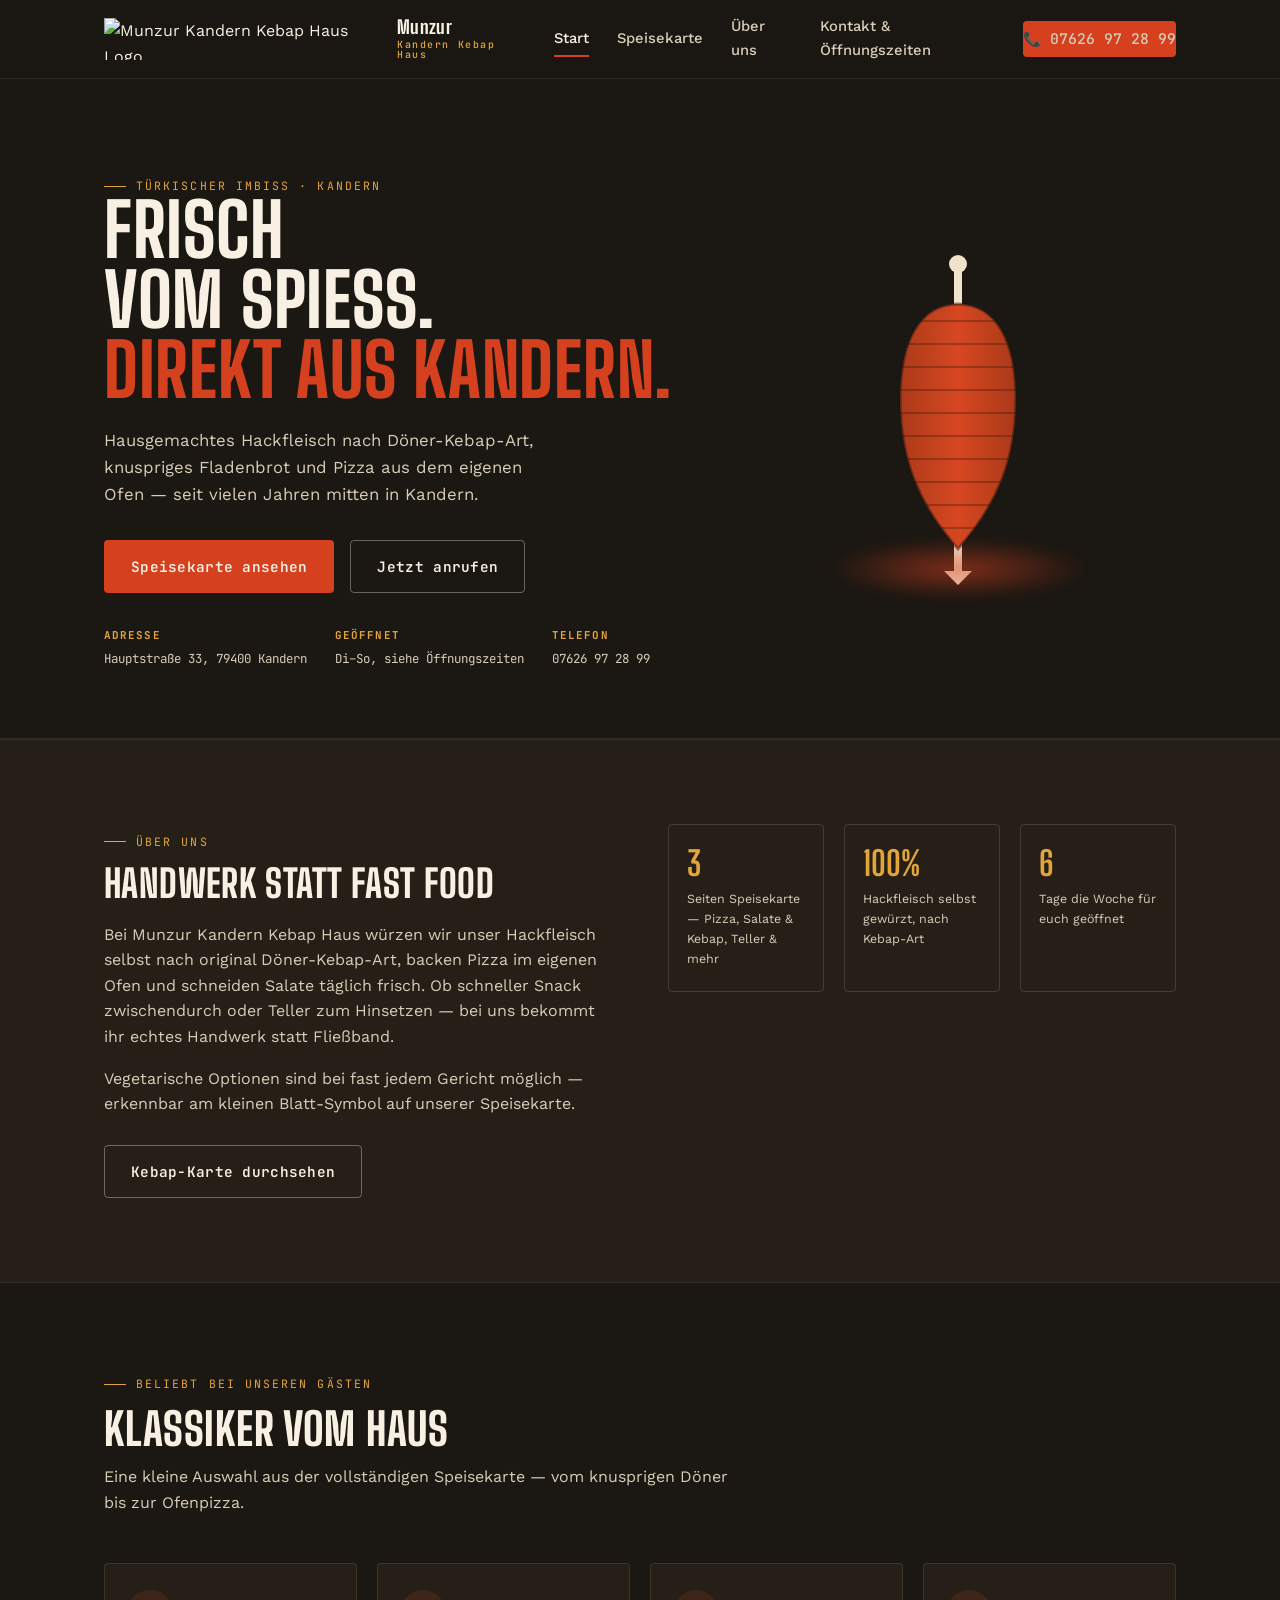
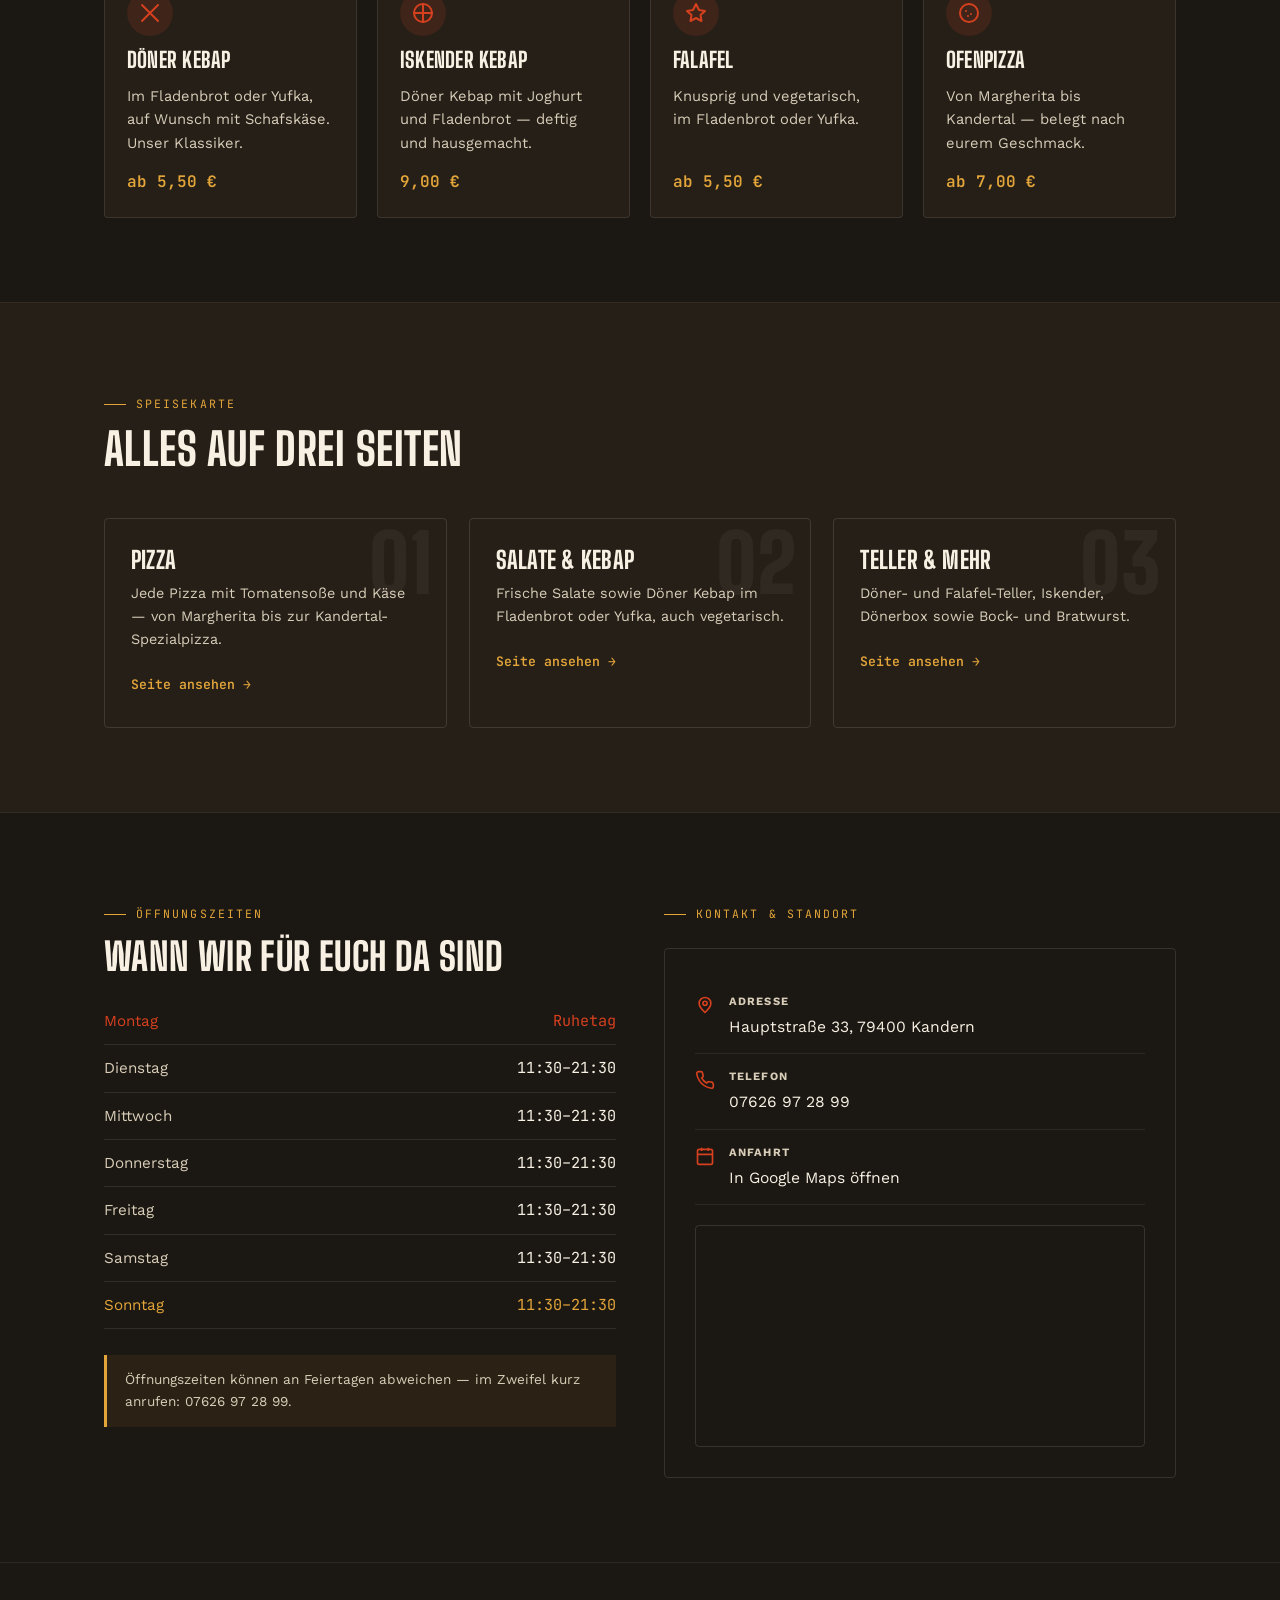
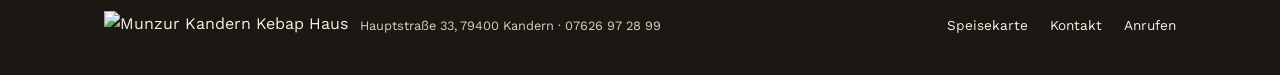
==== index.html @ 80e95b58 "Add files via upload" ====
<!DOCTYPE html>
<html lang="de">
<head>
<meta charset="UTF-8">
<meta name="viewport" content="width=device-width, initial-scale=1.0">
<title>Munzur Kandern Kebap Haus — Döner, Kebap &amp; Pizza in Kandern</title>
<meta name="description" content="Munzur Kandern Kebap Haus: frischer Döner, Kebap, Falafel und Pizza in Kandern. Hauptstraße 33, 79400 Kandern. Jetzt Speisekarte ansehen oder anrufen.">
<link rel="icon" href="assets/logo.png">
<link rel="stylesheet" href="styles.css">
</head>
<body>

<header class="site-header">
  <div class="wrap">
    <a class="brand" href="index.html">
      <img src="assets/logo.png" alt="Munzur Kandern Kebap Haus Logo">
      <span class="brand-name">Munzur<span>Kandern Kebap Haus</span></span>
    </a>
    <button class="nav-toggle" aria-label="Menü öffnen" aria-expanded="false">&#9776;</button>
    <nav class="main-nav">
      <a href="index.html" class="active">Start</a>
      <a href="speisekarte-1.html">Speisekarte</a>
      <a href="index.html#ueber-uns">Über uns</a>
      <a href="index.html#kontakt">Kontakt &amp; Öffnungszeiten</a>
      <a class="nav-call" href="tel:+497626972899">📞 07626 97 28 99</a>
    </nav>
  </div>
</header>

<section class="hero">
  <div class="wrap">
    <div class="hero-copy">
      <span class="eyebrow">Türkischer Imbiss · Kandern</span>
      <h1>Frisch<br>vom Spieß.<br><em>Direkt aus Kandern.</em></h1>
      <p class="lead">Hausgemachtes Hackfleisch nach Döner-Kebap-Art, knuspriges Fladenbrot und Pizza aus dem eigenen Ofen — seit vielen Jahren mitten in Kandern.</p>
      <div class="hero-ctas">
        <a class="btn btn-primary" href="speisekarte-1.html">Speisekarte ansehen</a>
        <a class="btn btn-ghost" href="tel:+497626972899">Jetzt anrufen</a>
      </div>
      <div class="hero-meta">
        <div><strong>Adresse</strong>Hauptstraße 33, 79400 Kandern</div>
        <div><strong>Geöffnet</strong>Di–So, siehe Öffnungszeiten</div>
        <div><strong>Telefon</strong>07626 97 28 99</div>
      </div>
    </div>
    <div class="spit-stage" aria-hidden="true">
      <div class="ember-glow"></div>
      <svg viewBox="0 0 220 340" xmlns="http://www.w3.org/2000/svg">
        <defs>
          <linearGradient id="meatGrad" x1="0" y1="0" x2="1" y2="0">
            <stop offset="0%" stop-color="#9c2c15"/>
            <stop offset="50%" stop-color="#d5401f"/>
            <stop offset="100%" stop-color="#9c2c15"/>
          </linearGradient>
          <clipPath id="coneClip">
            <path d="M110 55
                     C 150 55 168 95 168 150
                     C 168 210 150 255 110 300
                     C 70 255 52 210 52 150
                     C 52 95 70 55 110 55 Z"/>
          </clipPath>
        </defs>

        <!-- rod -->
        <g class="spit-rod">
          <rect x="106" y="15" width="8" height="310" rx="3" fill="#efe3cc"/>
          <circle cx="110" cy="15" r="9" fill="#efe3cc"/>
          <path d="M96 322 L124 322 L110 336 Z" fill="#efe3cc"/>
        </g>

        <!-- rotating meat cone -->
        <g class="meat-wrap">
          <g clip-path="url(#coneClip)">
            <rect x="40" y="50" width="140" height="260" fill="url(#meatGrad)"/>
            <g stroke="#2b1108" stroke-width="2" opacity="0.35">
              <line x1="40" y1="72"  x2="180" y2="72"/>
              <line x1="40" y1="95"  x2="180" y2="95"/>
              <line x1="40" y1="118" x2="180" y2="118"/>
              <line x1="40" y1="141" x2="180" y2="141"/>
              <line x1="40" y1="164" x2="180" y2="164"/>
              <line x1="40" y1="187" x2="180" y2="187"/>
              <line x1="40" y1="210" x2="180" y2="210"/>
              <line x1="40" y1="233" x2="180" y2="233"/>
              <line x1="40" y1="256" x2="180" y2="256"/>
              <line x1="40" y1="279" x2="180" y2="279"/>
            </g>
            <rect x="40" y="50" width="140" height="260" fill="#e3a53a" opacity="0.08"/>
          </g>
          <path d="M110 55 C 150 55 168 95 168 150 C 168 210 150 255 110 300 C 70 255 52 210 52 150 C 52 95 70 55 110 55 Z"
                fill="none" stroke="#1b1712" stroke-width="3" opacity="0.5"/>
        </g>
      </svg>
    </div>
  </div>
</section>

<section class="about" id="ueber-uns">
  <div class="wrap about-grid">
    <div>
      <span class="eyebrow">Über uns</span>
      <h2 style="margin-top:14px; font-size:clamp(1.8rem,3vw,2.4rem); text-transform:uppercase;">Handwerk statt Fast Food</h2>
      <p style="margin-top:20px;">Bei Munzur Kandern Kebap Haus würzen wir unser Hackfleisch selbst nach original Döner-Kebap-Art, backen Pizza im eigenen Ofen und schneiden Salate täglich frisch. Ob schneller Snack zwischendurch oder Teller zum Hinsetzen — bei uns bekommt ihr echtes Handwerk statt Fließband.</p>
      <p>Vegetarische Optionen sind bei fast jedem Gericht möglich — erkennbar am kleinen Blatt-Symbol auf unserer Speisekarte.</p>
      <a class="btn btn-ghost" href="speisekarte-2.html" style="margin-top:12px;">Kebap-Karte durchsehen</a>
    </div>
    <div class="about-figures">
      <div class="figure"><b>3</b><span>Seiten Speisekarte — Pizza, Salate &amp; Kebap, Teller &amp; mehr</span></div>
      <div class="figure"><b>100%</b><span>Hackfleisch selbst gewürzt, nach Kebap-Art</span></div>
      <div class="figure"><b>6</b><span>Tage die Woche für euch geöffnet</span></div>
    </div>
  </div>
</section>

<section class="highlights">
  <div class="wrap">
    <div class="section-head">
      <span class="eyebrow">Beliebt bei unseren Gästen</span>
      <h2>Klassiker vom Haus</h2>
      <p>Eine kleine Auswahl aus der vollständigen Speisekarte — vom knusprigen Döner bis zur Ofenpizza.</p>
    </div>
    <div class="highlights-grid">
      <div class="dish-card">
        <div class="dish-icon">
          <svg viewBox="0 0 24 24" fill="none" stroke="currentColor" stroke-width="2"><path d="M4 4l16 16M4 20L20 4" stroke-linecap="round"/></svg>
        </div>
        <h3>Döner Kebap</h3>
        <p>Im Fladenbrot oder Yufka, auf Wunsch mit Schafskäse. Unser Klassiker.</p>
        <span class="dish-price">ab 5,50 €</span>
      </div>
      <div class="dish-card">
        <div class="dish-icon">
          <svg viewBox="0 0 24 24" fill="none" stroke="currentColor" stroke-width="2"><circle cx="12" cy="12" r="9"/><path d="M12 3v18M3 12h18" stroke-linecap="round"/></svg>
        </div>
        <h3>Iskender Kebap</h3>
        <p>Döner Kebap mit Joghurt und Fladenbrot — deftig und hausgemacht.</p>
        <span class="dish-price">9,00 €</span>
      </div>
      <div class="dish-card">
        <div class="dish-icon">
          <svg viewBox="0 0 24 24" fill="none" stroke="currentColor" stroke-width="2"><path d="M12 3l3 6 6 1-4.5 4 1 6L12 17l-5.5 3 1-6L3 10l6-1z" stroke-linejoin="round"/></svg>
        </div>
        <h3>Falafel</h3>
        <p>Knusprig und vegetarisch, im Fladenbrot oder Yufka.</p>
        <span class="dish-price">ab 5,50 €</span>
      </div>
      <div class="dish-card">
        <div class="dish-icon">
          <svg viewBox="0 0 24 24" fill="none" stroke="currentColor" stroke-width="2"><circle cx="12" cy="12" r="9"/><circle cx="9" cy="10" r="1" fill="currentColor" stroke="none"/><circle cx="14" cy="13" r="1" fill="currentColor" stroke="none"/><circle cx="11" cy="15" r="1" fill="currentColor" stroke="none"/></svg>
        </div>
        <h3>Ofenpizza</h3>
        <p>Von Margherita bis Kandertal — belegt nach eurem Geschmack.</p>
        <span class="dish-price">ab 7,00 €</span>
      </div>
    </div>
  </div>
</section>

<section class="menu-teaser">
  <div class="wrap">
    <div class="section-head">
      <span class="eyebrow">Speisekarte</span>
      <h2>Alles auf drei Seiten</h2>
    </div>
    <div class="teaser-grid">
      <div class="teaser-card" data-num="01">
        <h3>Pizza</h3>
        <p>Jede Pizza mit Tomatensoße und Käse — von Margherita bis zur Kandertal-Spezialpizza.</p>
        <a href="speisekarte-1.html">Seite ansehen →</a>
      </div>
      <div class="teaser-card" data-num="02">
        <h3>Salate &amp; Kebap</h3>
        <p>Frische Salate sowie Döner Kebap im Fladenbrot oder Yufka, auch vegetarisch.</p>
        <a href="speisekarte-2.html">Seite ansehen →</a>
      </div>
      <div class="teaser-card" data-num="03">
        <h3>Teller &amp; mehr</h3>
        <p>Döner- und Falafel-Teller, Iskender, Dönerbox sowie Bock- und Bratwurst.</p>
        <a href="speisekarte-3.html">Seite ansehen →</a>
      </div>
    </div>
  </div>
</section>

<section id="kontakt">
  <div class="wrap info-grid">
    <div>
      <span class="eyebrow">Öffnungszeiten</span>
      <h2 style="margin-top:14px; font-size:clamp(1.8rem,3vw,2.4rem); text-transform:uppercase;">Wann wir für euch da sind</h2>
      <table class="hours-table" style="margin-top:24px;">
        <tr data-day="mon" class="closed"><td>Montag</td><td>Ruhetag</td></tr>
        <tr data-day="tue"><td>Dienstag</td><td>11:30–21:30</td></tr>
        <tr data-day="wed"><td>Mittwoch</td><td>11:30–21:30</td></tr>
        <tr data-day="thu"><td>Donnerstag</td><td>11:30–21:30</td></tr>
        <tr data-day="fri"><td>Freitag</td><td>11:30–21:30</td></tr>
        <tr data-day="sat"><td>Samstag</td><td>11:30–21:30</td></tr>
        <tr data-day="sun"><td>Sonntag</td><td>11:30–21:30</td></tr>
      </table>
      <p class="price-note">Öffnungszeiten können an Feiertagen abweichen — im Zweifel kurz anrufen: 07626 97 28 99.</p>
    </div>
    <div>
      <span class="eyebrow">Kontakt &amp; Standort</span>
      <div class="contact-card" style="margin-top:24px;">
        <div class="row">
          <svg viewBox="0 0 24 24" fill="none" stroke="currentColor" stroke-width="2"><path d="M12 21s-7-6.2-7-11a7 7 0 0114 0c0 4.8-7 11-7 11z"/><circle cx="12" cy="10" r="2.5"/></svg>
          <div><b>Adresse</b><span>Hauptstraße 33, 79400 Kandern</span></div>
        </div>
        <div class="row">
          <svg viewBox="0 0 24 24" fill="none" stroke="currentColor" stroke-width="2"><path d="M22 16.9v3a2 2 0 01-2.2 2 19.8 19.8 0 01-8.6-3.1 19.5 19.5 0 01-6-6A19.8 19.8 0 012.1 4.2 2 2 0 014.1 2h3a2 2 0 012 1.7c.1.9.3 1.8.6 2.7a2 2 0 01-.5 2.1L8 9.7a16 16 0 006 6l1.2-1.2a2 2 0 012.1-.5c.9.3 1.8.5 2.7.6a2 2 0 011.7 2z"/></svg>
          <div><b>Telefon</b><a href="tel:+497626972899">07626 97 28 99</a></div>
        </div>
        <div class="row">
          <svg viewBox="0 0 24 24" fill="none" stroke="currentColor" stroke-width="2"><rect x="3" y="4" width="18" height="18" rx="2"/><path d="M16 2v4M8 2v4M3 10h18"/></svg>
          <div><b>Anfahrt</b><a href="https://www.google.com/maps/search/?api=1&query=Munzur+Kebap+Haus+Hauptstra%C3%9Fe+33+79400+Kandern" target="_blank" rel="noopener">In Google Maps öffnen</a></div>
        </div>
        <div class="map-frame">
          <iframe title="Karte Munzur Kandern Kebap Haus" loading="lazy"
            src="https://www.openstreetmap.org/export/embed.html?bbox=7.6537%2C47.7013%2C7.6697%2C47.7093&layer=mapnik&marker=47.7148%2C7.6607">
          </iframe>
        </div>
      </div>
    </div>
  </div>
</section>

<footer>
  <div class="wrap footer-grid">
    <div class="footer-brand">
      <img src="assets/logo.png" alt="Munzur Kandern Kebap Haus">
      <span class="footer-note">Hauptstraße 33, 79400 Kandern · 07626 97 28 99</span>
    </div>
    <div class="footer-links">
      <a href="speisekarte-1.html">Speisekarte</a>
      <a href="index.html#kontakt">Kontakt</a>
      <a href="tel:+497626972899">Anrufen</a>
    </div>
  </div>
</footer>

<script src="script.js"></script>
</body>
</html>
---- styles.css ----
/* ===========================================================
   Munzur Kandern Kebap Haus — Design tokens
   =========================================================== */
@import url('https://fonts.googleapis.com/css2?family=Big+Shoulders+Display:wght@600;700;800;900&family=Work+Sans:wght@400;500;600;700&family=JetBrains+Mono:wght@500;600;700&display=swap');

:root{
  /* colour */
  --ink:        #1b1712;
  --ink-2:      #251f18;
  --ink-3:      #322a20;
  --cream:      #f7f0e3;
  --cream-dim:  #d8cdb8;
  --ember:      #d5401f;
  --ember-dim:  #9c2c15;
  --gold:       #e3a53a;
  --olive:      #7c8a53;

  /* type */
  --f-display: 'Big Shoulders Display', sans-serif;
  --f-body:    'Work Sans', sans-serif;
  --f-mono:    'JetBrains Mono', monospace;

  /* layout */
  --maxw: 1120px;
  --radius: 4px;
}

*, *::before, *::after{ box-sizing: border-box; }
html{ scroll-behavior: smooth; }
body{
  margin:0;
  background: var(--ink);
  color: var(--cream);
  font-family: var(--f-body);
  font-size: 16px;
  line-height: 1.6;
  -webkit-font-smoothing: antialiased;
}
img{ max-width:100%; display:block; }
a{ color: inherit; text-decoration:none; }

.wrap{
  max-width: var(--maxw);
  margin: 0 auto;
  padding: 0 24px;
}

h1,h2,h3{
  font-family: var(--f-display);
  font-weight: 800;
  letter-spacing: 0.01em;
  line-height: 0.95;
  margin: 0;
  color: var(--cream);
}

.eyebrow{
  font-family: var(--f-mono);
  font-size: 0.72rem;
  letter-spacing: 0.18em;
  text-transform: uppercase;
  color: var(--gold);
  display:inline-flex;
  align-items:center;
  gap: 10px;
}
.eyebrow::before{
  content:'';
  width: 22px; height: 1px;
  background: var(--gold);
  display:inline-block;
}

/* ---------- focus ---------- */
a:focus-visible, button:focus-visible{
  outline: 2px solid var(--gold);
  outline-offset: 3px;
}

/* ---------- header ---------- */
.site-header{
  position: sticky;
  top:0;
  z-index: 50;
  background: rgba(27,23,18,0.92);
  backdrop-filter: blur(6px);
  border-bottom: 1px solid rgba(247,240,227,0.08);
}
.site-header .wrap{
  display:flex;
  align-items:center;
  justify-content: space-between;
  gap: 24px;
  height: 78px;
}
.brand{
  display:flex;
  align-items:center;
  gap: 12px;
}
.brand img{ height: 42px; width:auto; }
.brand-name{
  font-family: var(--f-display);
  font-weight: 800;
  font-size: 1.15rem;
  letter-spacing: 0.02em;
  color: var(--cream);
  line-height: 1;
}
.brand-name span{
  display:block;
  font-family: var(--f-mono);
  font-weight: 500;
  font-size: 0.62rem;
  letter-spacing: 0.16em;
  color: var(--gold);
  margin-top: 3px;
}

nav.main-nav{
  display:flex;
  align-items:center;
  gap: 28px;
}
nav.main-nav a{
  font-size: 0.92rem;
  font-weight: 500;
  color: var(--cream-dim);
  position: relative;
  padding: 6px 0;
}
nav.main-nav a:hover, nav.main-nav a.active{ color: var(--cream); }
nav.main-nav a.active::after{
  content:'';
  position:absolute;
  left:0; right:0; bottom:0;
  height:2px;
  background: var(--ember);
}
.nav-call{
  font-family: var(--f-mono);
  font-weight: 600;
  font-size: 0.85rem;
  background: var(--ember);
  color: var(--cream);
  padding: 10px 18px;
  border-radius: var(--radius);
  white-space: nowrap;
}
.nav-call:hover{ background: var(--ember-dim); }

.nav-toggle{
  display:none;
  background:none; border:none;
  color: var(--cream);
  font-size: 1.6rem;
  cursor:pointer;
}

/* ---------- buttons ---------- */
.btn{
  display:inline-flex;
  align-items:center;
  gap:10px;
  padding: 14px 26px;
  font-family: var(--f-mono);
  font-weight: 600;
  font-size: 0.9rem;
  letter-spacing: 0.02em;
  border-radius: var(--radius);
  border: 1px solid transparent;
  cursor:pointer;
}
.btn-primary{ background: var(--ember); color: var(--cream); }
.btn-primary:hover{ background: var(--ember-dim); }
.btn-ghost{ border-color: rgba(247,240,227,0.35); color: var(--cream); }
.btn-ghost:hover{ border-color: var(--gold); color: var(--gold); }

/* ---------- hero ---------- */
.hero{
  position:relative;
  padding: 90px 0 70px;
  overflow:hidden;
  border-bottom: 1px solid rgba(247,240,227,0.08);
}
.hero .wrap{
  display:grid;
  grid-template-columns: 1.15fr 0.85fr;
  gap: 48px;
  align-items:center;
}
.hero h1{
  font-size: clamp(2.8rem, 6vw, 4.6rem);
  text-transform: uppercase;
}
.hero h1 em{
  font-style:normal;
  color: var(--ember);
}
.hero p.lead{
  margin: 22px 0 32px;
  max-width: 46ch;
  color: var(--cream-dim);
  font-size: 1.05rem;
}
.hero-ctas{ display:flex; gap:16px; flex-wrap:wrap; }
.hero-meta{
  margin-top: 34px;
  display:flex;
  gap: 28px;
  font-family: var(--f-mono);
  font-size: 0.78rem;
  color: var(--cream-dim);
}
.hero-meta strong{ display:block; color: var(--gold); font-size:0.68rem; letter-spacing:0.1em; text-transform:uppercase; margin-bottom:4px;}

/* --- signature: rotating spit --- */
.spit-stage{
  position:relative;
  display:flex;
  align-items:center;
  justify-content:center;
  height: 380px;
}
.spit-stage svg{ width: 220px; height: 340px; }
.spit-rod{
  transform-origin: 110px 170px;
}
.meat-wrap{
  transform-origin: 110px 170px;
  animation: spinMeat 6s linear infinite;
}
@keyframes spinMeat{
  0%   { transform: scaleX(1); }
  25%  { transform: scaleX(0.18); }
  50%  { transform: scaleX(1); }
  75%  { transform: scaleX(0.18); }
  100% { transform: scaleX(1); }
}
.ember-glow{
  position:absolute;
  bottom: 10px;
  width: 260px; height: 60px;
  background: radial-gradient(ellipse at center, rgba(213,64,31,0.55), transparent 70%);
  filter: blur(6px);
}
@media (prefers-reduced-motion: reduce){
  .meat-wrap{ animation: none; }
}

/* ---------- sections ---------- */
section{ padding: 84px 0; }
.section-head{ max-width: 640px; margin-bottom: 48px; }
.section-head h2{ font-size: clamp(2rem, 4vw, 2.8rem); margin-top:14px; text-transform:uppercase; }
.section-head p{ color: var(--cream-dim); margin-top: 14px; }

/* about */
.about{ background: var(--ink-2); border-top:1px solid rgba(247,240,227,0.06); border-bottom:1px solid rgba(247,240,227,0.06); }
.about-grid{
  display:grid;
  grid-template-columns: 1fr 1fr;
  gap: 56px;
  align-items:start;
}
.about-grid p{ color: var(--cream-dim); margin: 0 0 16px; }
.about-figures{
  display:grid;
  grid-template-columns: repeat(3,1fr);
  gap: 20px;
}
.figure{
  border: 1px solid rgba(247,240,227,0.14);
  border-radius: var(--radius);
  padding: 22px 18px;
}
.figure b{
  display:block;
  font-family: var(--f-display);
  font-size: 2.1rem;
  color: var(--gold);
  line-height:1;
}
.figure span{
  display:block;
  margin-top:8px;
  font-size: 0.78rem;
  color: var(--cream-dim);
}

/* highlights */
.highlights-grid{
  display:grid;
  grid-template-columns: repeat(4, 1fr);
  gap: 20px;
}
.dish-card{
  background: var(--ink-2);
  border: 1px solid rgba(247,240,227,0.1);
  border-radius: var(--radius);
  padding: 26px 22px 22px;
  display:flex;
  flex-direction:column;
  gap: 14px;
  transition: border-color .2s, transform .2s;
}
.dish-card:hover{ border-color: var(--ember); transform: translateY(-4px); }
.dish-icon{
  width: 46px; height:46px;
  display:flex; align-items:center; justify-content:center;
  border-radius: 50%;
  background: rgba(213,64,31,0.14);
  color: var(--ember);
}
.dish-icon svg{ width:24px; height:24px; }
.dish-card h3{ font-size:1.35rem; text-transform:uppercase; }
.dish-card p{ color: var(--cream-dim); font-size:0.92rem; margin:0; flex-grow:1; }
.dish-price{ font-family: var(--f-mono); color: var(--gold); font-weight:600; }

/* menu teaser */
.menu-teaser{ background: var(--ink-2); border-top:1px solid rgba(247,240,227,0.06); border-bottom:1px solid rgba(247,240,227,0.06); }
.teaser-grid{ display:grid; grid-template-columns: repeat(3,1fr); gap: 22px; }
.teaser-card{
  position:relative;
  border: 1px solid rgba(247,240,227,0.12);
  border-radius: var(--radius);
  padding: 30px 26px;
  overflow:hidden;
}
.teaser-card::before{
  content: attr(data-num);
  position:absolute;
  right: 14px; top: 4px;
  font-family: var(--f-display);
  font-size: 5rem;
  font-weight:900;
  color: rgba(247,240,227,0.05);
  line-height:1;
}
.teaser-card h3{ font-size:1.5rem; text-transform:uppercase; position:relative; }
.teaser-card p{ color: var(--cream-dim); font-size:0.9rem; margin: 10px 0 20px; position:relative; }
.teaser-card a{ font-family: var(--f-mono); font-size:0.82rem; color: var(--gold); font-weight:600; position:relative; }
.teaser-card a:hover{ color: var(--ember); }

/* info / hours+contact */
.info-grid{
  display:grid;
  grid-template-columns: 1fr 1fr;
  gap: 48px;
}
.hours-table{ width:100%; border-collapse: collapse; }
.hours-table td{
  padding: 11px 0;
  border-bottom: 1px solid rgba(247,240,227,0.1);
  font-size: 0.95rem;
}
.hours-table td:first-child{ color: var(--cream-dim); }
.hours-table td:last-child{ text-align:right; font-family: var(--f-mono); }
.hours-table tr.today td{ color: var(--gold); }
.hours-table tr.closed td{ color: var(--ember); }

.contact-card{
  border: 1px solid rgba(247,240,227,0.12);
  border-radius: var(--radius);
  padding: 30px;
}
.contact-card .row{
  display:flex; gap:14px; align-items:flex-start;
  padding: 14px 0;
  border-bottom: 1px solid rgba(247,240,227,0.08);
}
.contact-card .row:last-child{ border-bottom:none; }
.contact-card .row svg{ width:20px; height:20px; color: var(--ember); flex-shrink:0; margin-top:2px; }
.contact-card .row div b{ display:block; font-size:0.7rem; letter-spacing:0.1em; text-transform:uppercase; color: var(--cream-dim); margin-bottom:3px; }
.contact-card .row div a, .contact-card .row div span{ font-size:0.98rem; }
.map-frame{
  margin-top: 20px;
  border-radius: var(--radius);
  overflow:hidden;
  border: 1px solid rgba(247,240,227,0.12);
  filter: grayscale(0.4) contrast(1.05);
}
.map-frame iframe{ width:100%; height:220px; border:0; display:block; }

/* footer */
footer{ padding: 48px 0 34px; border-top: 1px solid rgba(247,240,227,0.08); }
.footer-grid{
  display:flex;
  justify-content: space-between;
  align-items:center;
  flex-wrap:wrap;
  gap: 20px;
}
.footer-brand{ display:flex; align-items:center; gap:12px; }
.footer-brand img{ height:30px; }
.footer-note{ font-size:0.8rem; color: var(--cream-dim); }
.footer-links{ display:flex; gap:22px; font-size:0.85rem; }
.footer-links a:hover{ color: var(--gold); }

/* ===========================================================
   Menu pages
   =========================================================== */
.menu-hero{
  padding: 56px 0 30px;
  border-bottom: 1px solid rgba(247,240,227,0.08);
}
.menu-hero h1{ font-size: clamp(2.2rem,5vw,3.4rem); text-transform:uppercase; }
.menu-hero p{ color: var(--cream-dim); margin-top:12px; max-width: 60ch; }

.menu-tabs{
  display:flex;
  gap: 10px;
  margin-top: 30px;
  flex-wrap:wrap;
}
.menu-tabs a{
  font-family: var(--f-mono);
  font-size: 0.82rem;
  font-weight:600;
  padding: 10px 18px;
  border: 1px solid rgba(247,240,227,0.18);
  border-radius: var(--radius);
  color: var(--cream-dim);
}
.menu-tabs a.active{ background: var(--ember); border-color: var(--ember); color: var(--cream); }
.menu-tabs a:not(.active):hover{ border-color: var(--gold); color: var(--gold); }

.menu-section{ padding: 56px 0 20px; }
.menu-section + .menu-section{ padding-top: 10px; }
.menu-cat-head{
  display:flex;
  align-items:baseline;
  gap: 16px;
  margin-bottom: 28px;
}
.menu-cat-head h2{
  font-size: clamp(1.7rem, 3vw, 2.2rem);
  text-transform:uppercase;
  color: var(--ember);
}
.menu-cat-note{ font-size:0.85rem; color: var(--cream-dim); font-style:italic; }

.menu-list{ list-style:none; margin:0 0 12px; padding:0; }
.menu-item{
  display:flex;
  align-items:baseline;
  gap: 14px;
  padding: 16px 0;
  border-bottom: 1px dashed rgba(247,240,227,0.15);
}
.menu-item:last-child{ border-bottom:none; }
.menu-item-name{
  font-family: var(--f-display);
  font-weight:700;
  font-size: 1.1rem;
  text-transform:uppercase;
  white-space:nowrap;
  color: var(--cream);
}
.menu-item-desc{ color: var(--cream-dim); font-size:0.92rem; flex-grow:1; }
.menu-item-leader{
  flex-grow:1;
  border-bottom: 1px dotted rgba(247,240,227,0.25);
  margin: 0 4px;
  height: 0;
  min-width: 20px;
  align-self:center;
}
.menu-item-price{
  font-family: var(--f-mono);
  font-weight:600;
  color: var(--gold);
  white-space:nowrap;
}
.leaf{ color: var(--olive); font-size:0.8em; }
sup.fn{ color: var(--gold); font-size: 0.62em; margin-left:1px; }

.menu-subgroup{ margin-bottom: 34px; }
.menu-subgroup h3{
  font-family: var(--f-mono);
  font-size: 0.8rem;
  letter-spacing:0.1em;
  text-transform:uppercase;
  color: var(--cream-dim);
  margin: 0 0 10px;
  padding-bottom: 8px;
  border-bottom: 1px solid rgba(247,240,227,0.1);
}

.legend{
  margin-top: 60px;
  padding-top: 28px;
  border-top: 1px solid rgba(247,240,227,0.1);
  font-size: 0.78rem;
  color: var(--cream-dim);
}
.legend h4{
  font-family: var(--f-mono);
  text-transform:uppercase;
  letter-spacing:0.1em;
  font-size:0.72rem;
  color: var(--gold);
  margin: 0 0 10px;
}
.legend p{ margin:0; line-height:1.7; }
.legend .leaf-key{ margin-top:8px; display:flex; align-items:center; gap:8px; }

.price-note{
  margin-top: 26px;
  padding: 14px 18px;
  border-left: 3px solid var(--gold);
  background: rgba(227,165,58,0.08);
  font-size: 0.85rem;
  color: var(--cream-dim);
}

/* ---------- responsive ---------- */
@media (max-width: 900px){
  .hero .wrap{ grid-template-columns: 1fr; }
  .spit-stage{ height: 260px; order:-1; }
  .about-grid{ grid-template-columns: 1fr; }
  .highlights-grid{ grid-template-columns: repeat(2,1fr); }
  .teaser-grid{ grid-template-columns: 1fr; }
  .info-grid{ grid-template-columns: 1fr; }
}
@media (max-width: 720px){
  nav.main-nav{
    position:absolute;
    top: 78px; left:0; right:0;
    background: var(--ink);
    flex-direction:column;
    align-items:flex-start;
    gap: 0;
    padding: 8px 24px 20px;
    border-bottom: 1px solid rgba(247,240,227,0.08);
    display:none;
  }
  nav.main-nav.open{ display:flex; }
  nav.main-nav a{ width:100%; padding: 12px 0; }
  .nav-call{ margin-top:10px; }
  .nav-toggle{ display:block; }
  .highlights-grid{ grid-template-columns: 1fr; }
  .menu-item{ flex-wrap:wrap; }
  .menu-item-leader{ display:none; }
  .menu-item-desc{ flex-basis:100%; order:3; }
}
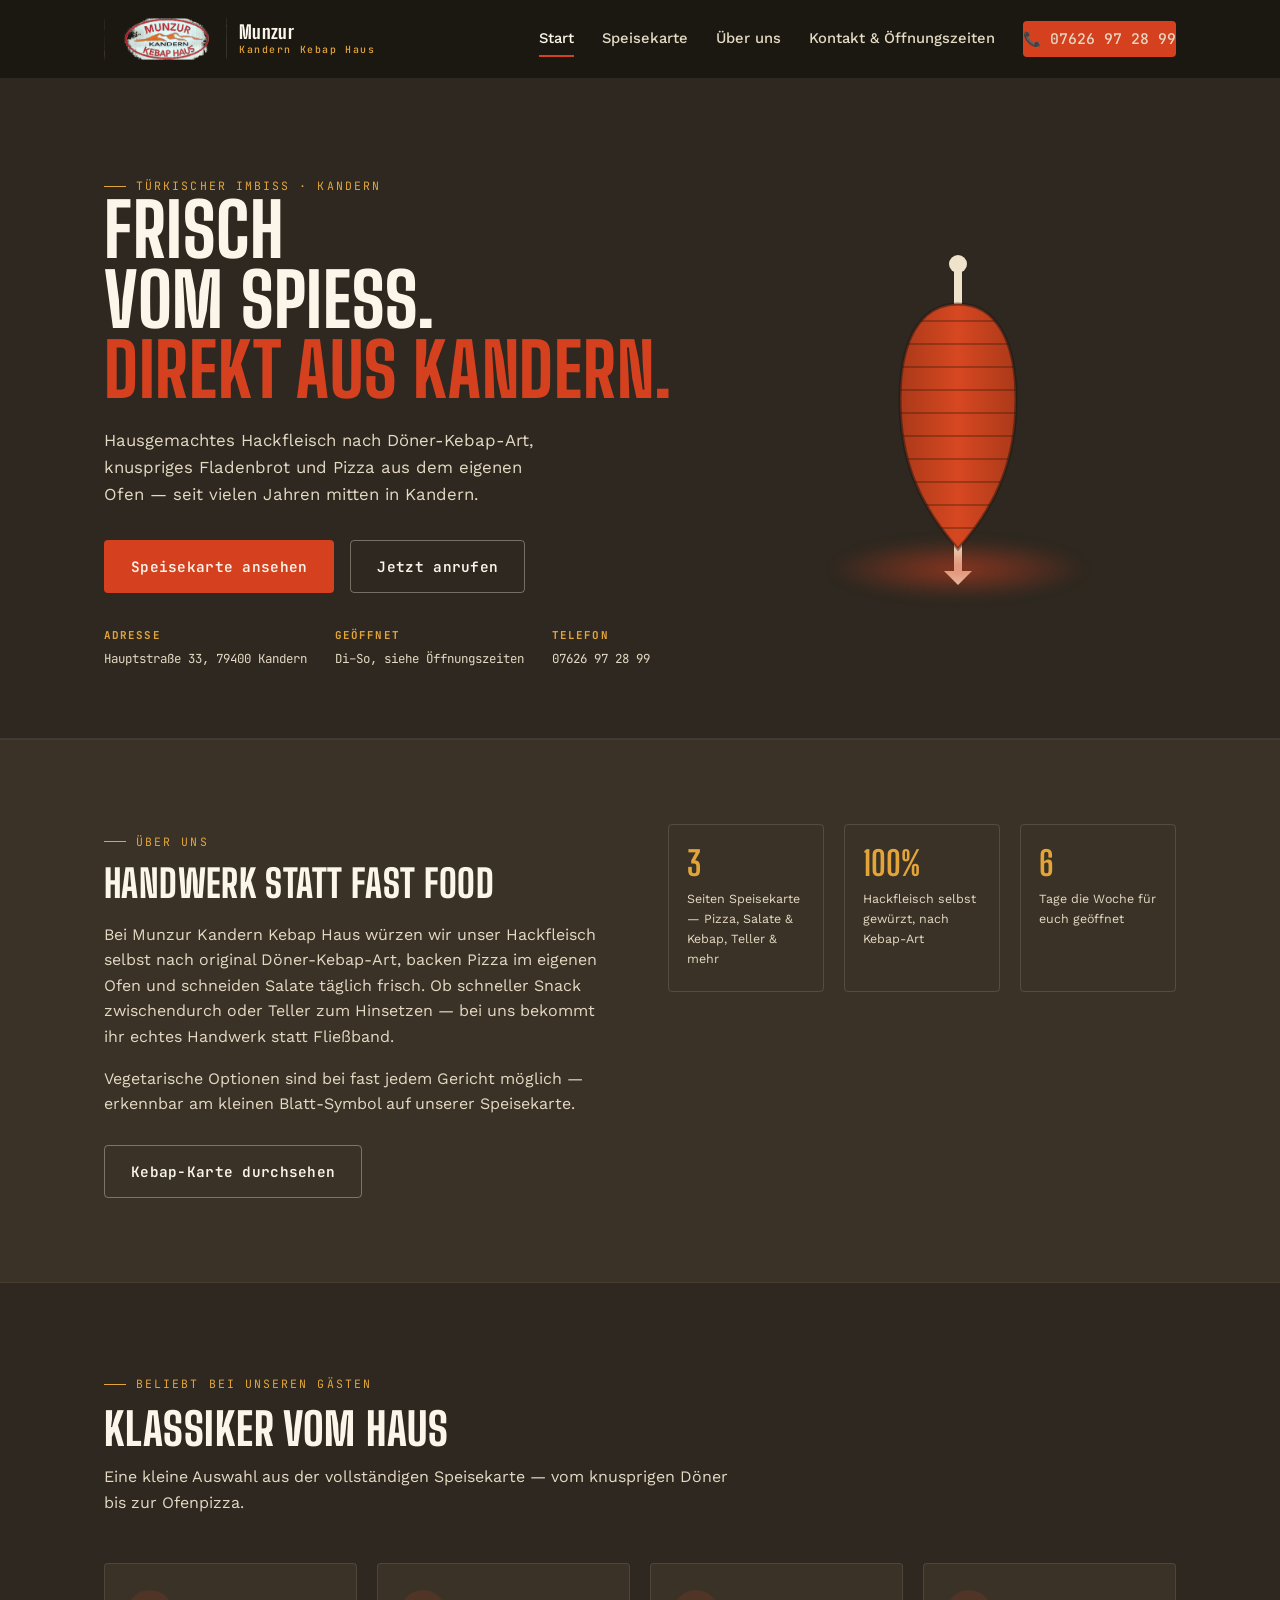
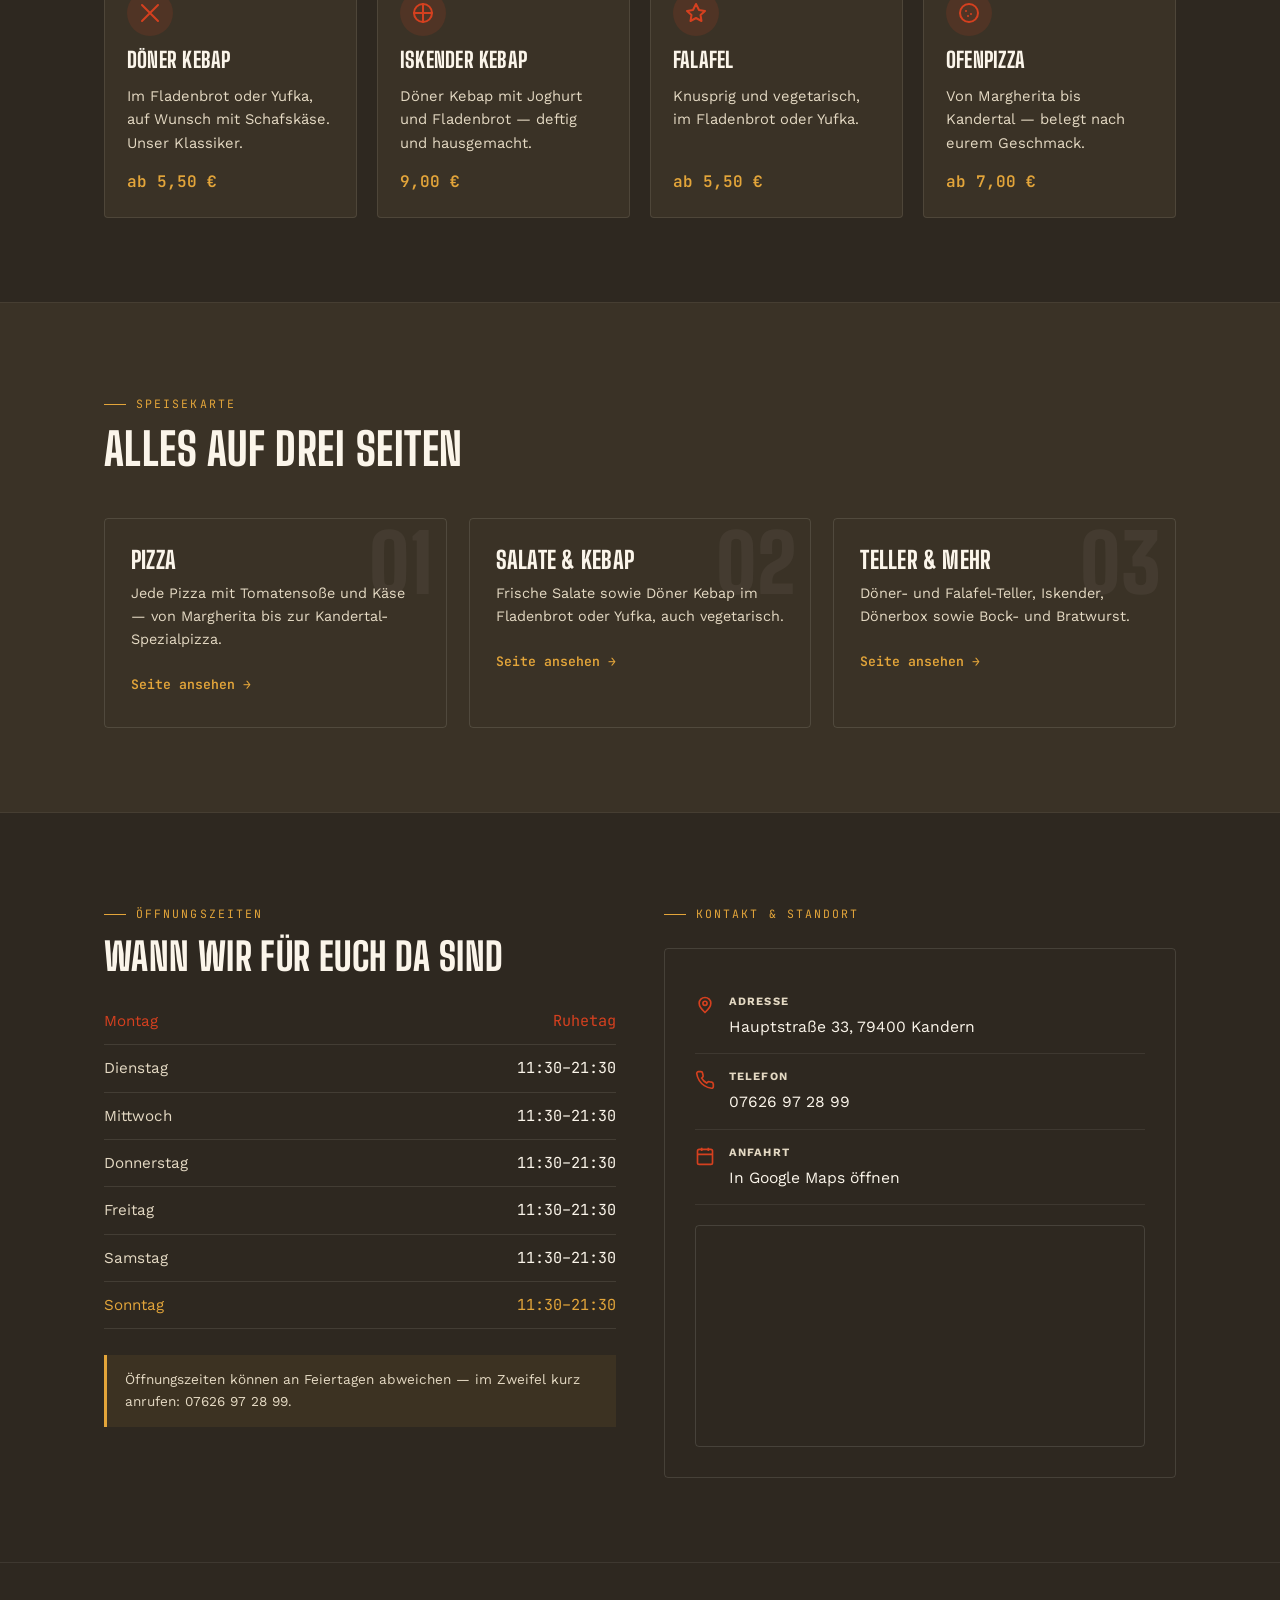
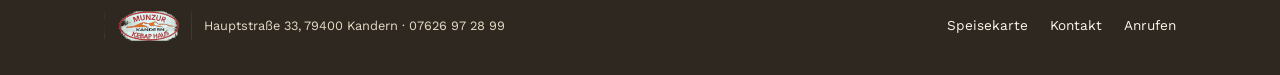
==== commit be1e809c: "Update logo path in index.html" ====
--- a/index.html
+++ b/index.html
@@ -5,7 +5,7 @@
 <meta name="viewport" content="width=device-width, initial-scale=1.0">
 <title>Munzur Kandern Kebap Haus — Döner, Kebap &amp; Pizza in Kandern</title>
 <meta name="description" content="Munzur Kandern Kebap Haus: frischer Döner, Kebap, Falafel und Pizza in Kandern. Hauptstraße 33, 79400 Kandern. Jetzt Speisekarte ansehen oder anrufen.">
-<link rel="icon" href="assets/logo.png">
+<link rel="icon" href="logo.png">
 <link rel="stylesheet" href="styles.css">
 </head>
 <body>
@@ -13,7 +13,7 @@
 <header class="site-header">
   <div class="wrap">
     <a class="brand" href="index.html">
-      <img src="assets/logo.png" alt="Munzur Kandern Kebap Haus Logo">
+      <img src="logo.png" alt="Munzur Kandern Kebap Haus Logo">
       <span class="brand-name">Munzur<span>Kandern Kebap Haus</span></span>
     </a>
     <button class="nav-toggle" aria-label="Menü öffnen" aria-expanded="false">&#9776;</button>
@@ -225,7 +225,7 @@
 <footer>
   <div class="wrap footer-grid">
     <div class="footer-brand">
-      <img src="assets/logo.png" alt="Munzur Kandern Kebap Haus">
+      <img src="logo.png" alt="Munzur Kandern Kebap Haus">
       <span class="footer-note">Hauptstraße 33, 79400 Kandern · 07626 97 28 99</span>
     </div>
     <div class="footer-links">
--- a/styles.css
+++ b/styles.css
@@ -5,11 +5,11 @@
 
 :root{
   /* colour */
-  --ink:        #1b1712;
-  --ink-2:      #251f18;
-  --ink-3:      #322a20;
-  --cream:      #f7f0e3;
-  --cream-dim:  #d8cdb8;
+  --ink:        #2e2820;
+  --ink-2:      #3a3226;
+  --ink-3:      #473d2d;
+  --cream:      #fbf5ea;
+  --cream-dim:  #e4d9c3;
   --ember:      #d5401f;
   --ember-dim:  #9c2c15;
   --gold:       #e3a53a;
@@ -228,14 +228,18 @@
 }
 .meat-wrap{
   transform-origin: 110px 170px;
-  animation: spinMeat 6s linear infinite;
+  animation: spinMeat 7s ease-in-out infinite;
 }
 @keyframes spinMeat{
-  0%   { transform: scaleX(1); }
-  25%  { transform: scaleX(0.18); }
-  50%  { transform: scaleX(1); }
-  75%  { transform: scaleX(0.18); }
-  100% { transform: scaleX(1); }
+  0%    { transform: scaleX(1); }
+  12.5% { transform: scaleX(0.9); }
+  25%   { transform: scaleX(0.62); }
+  37.5% { transform: scaleX(0.9); }
+  50%   { transform: scaleX(1); }
+  62.5% { transform: scaleX(0.9); }
+  75%   { transform: scaleX(0.62); }
+  87.5% { transform: scaleX(0.9); }
+  100%  { transform: scaleX(1); }
 }
 .ember-glow{
   position:absolute;
